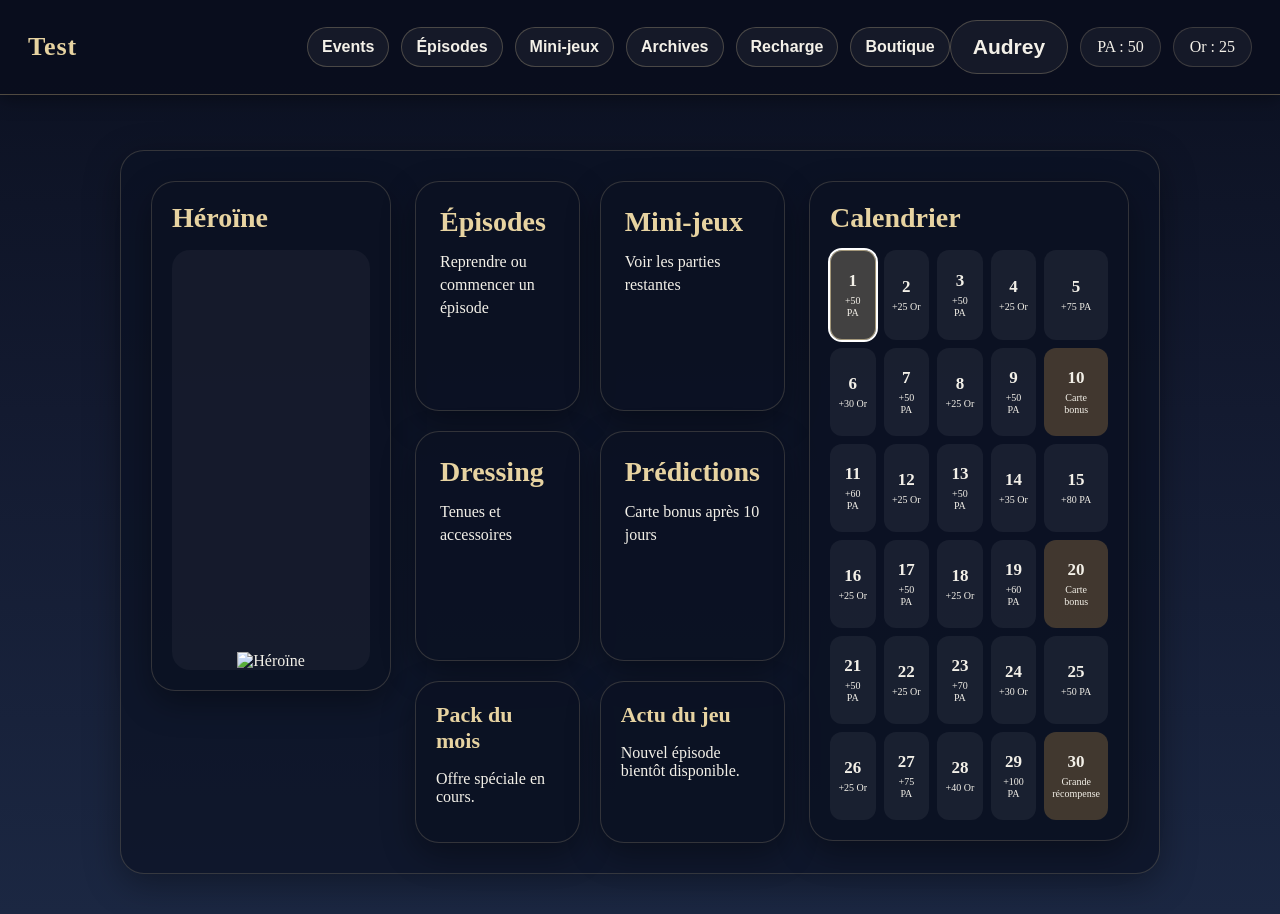
==== index.html @ b8d36f5e "Add files via upload" ====
<!DOCTYPE html>
<html lang="fr">
<head>
  <meta charset="UTF-8">
  <meta name="viewport" content="width=device-width, initial-scale=1.0">
  <title>Test</title>
  <link rel="stylesheet" href="main.css">
</head>
<body>

  <div class="test-topbar">
    <div class="topbar-zone topbar-left">
      <div class="logo-test" id="home-logo">Test</div>
    </div>

    <div class="topbar-zone topbar-center">
      <nav class="test-menu">
        <button type="button" class="test-tab" data-target="events">Events</button>
        <button type="button" class="test-tab" data-target="episode">Épisodes</button>
        <button type="button" class="test-tab" data-target="mini-jeux">Mini-jeux</button>
        <button type="button" class="test-tab" data-target="archives">Archives</button>
        <button type="button" class="test-tab" data-target="recharge">Recharge</button>
        <button type="button" class="test-tab" data-target="boutique">Boutique</button>
      </nav>
    </div>

    <div class="topbar-zone topbar-right">
      <button type="button" class="profil-button" data-target="profil" id="profil-button">
        Audrey
      </button>
      <div class="badge-ui" id="pa-display">PA : 0</div>
      <div class="badge-ui" id="gold-display">Or : 0</div>
      
    </div>
  </div>

  <div id="reward-message" class="reward-message" style="display: none;"></div>

  <div class="test-page">

   <section id="home" class="test-section active">
  <div class="home-layout">

    <div class="home-left-card">
      <h2 class="home-section-title">Héroïne</h2>
      <div class="hero-display">
        <img src="images/dora.png" alt="Héroïne" class="hero-image">
      </div>
    </div>

    <div class="home-center-grid">
      <div class="home-feature-card" onclick="openSection('episode')">
        <span class="feature-title">Épisodes</span>
        <span class="feature-text">Reprendre ou commencer un épisode</span>
      </div>

      <div class="home-feature-card" onclick="openSection('minijeux')">
        <span class="feature-title">Mini-jeux</span>
        <span class="feature-text">Voir les parties restantes</span>
      </div>

      <div class="home-feature-card" onclick="openSection('dressing')">
        <span class="feature-title">Dressing</span>
        <span class="feature-text">Tenues et accessoires</span>
      </div>

      <div class="home-feature-card" onclick="openSection('predictions')">
        <span class="feature-title">Prédictions</span>
        <span class="feature-text">Carte bonus après 10 jours</span>
      </div>

      <div class="home-side-card">
        <h3 class="small-side-title">Pack du mois</h3>
        <p>Offre spéciale en cours.</p>
      </div>

      <div class="home-side-card">
        <h3 class="small-side-title">Actu du jeu</h3>
        <p>Nouvel épisode bientôt disponible.</p>
      </div>
    </div>

    <div class="home-right-column">
      <div class="home-side-card">
        <h2 class="home-section-title">Calendrier</h2>
        <div id="calendar-grid" class="calendar-grid"></div>
      </div>
    </div>

  </div>
</section>

</div>

</section>

    <section id="events" class="test-section">
      <h1>Events</h1>
    </section>

    <section id="episode" class="test-section">
      <h1>Épisodes</h1>
      <p>Explore l’histoire, relance les chapitres débloqués et poursuis ta progression.</p>

      <div class="test-card-grid">
        <div class="test-card">
          <h3>Épisode 1</h3>
          <p>Le réveil de ton héroïne et sa découverte d’un nouveau monde.</p>
          <button class="test-button" onclick="startGame()">Jouer</button>
        </div>

        <div class="test-card">
          <h3>Épisode 2</h3>
          <p>Premiers liens, premières tensions et nouveaux mystères.</p>
          <button class="test-button" onclick="startGame()">Jouer</button>
        </div>

        <div class="test-card">
          <h3>Épisode 3</h3>
          <p>Choix, épreuves et évolution des relations.</p>
          <button class="test-button" onclick="startGame()">Jouer</button>
        </div>
      </div>
  </div>

  <div id="game-container" style="display: none;">
    <div id="game-background"></div>

    <div id="dialogue-box" onclick="nextDialogue()">
      <p id="dialogue-text">Début....</p>
    </div>
  </div>
</div>
    </section>

    <section id="mini-jeux" class="test-section">
      <h1>Mini-jeux</h1>
    </section>

    <section id="archives" class="test-section">
      <h1>Archives</h1>
      <p>Consulte le lore, les personnages, les provinces et les informations débloquées.</p>

      <div class="test-card-grid">
        <div class="test-card">
          <h3>Personnages</h3>
          <p>Découvre les fiches des personnages rencontrés.</p>
        </div>

        <div class="test-card">
          <h3>Provinces</h3>
          <p>Explore les régions, peuples et lieux importants.</p>
        </div>

        <div class="test-card">
          <h3>Bestiaire</h3>
          <p>Retrouve les créatures et espèces du monde.</p>
        </div>
      </div>
    </section>

    <section id="recharge" class="test-section">
      <h1>Recharge</h1>
      <p>Récupère tes ressources quotidiennes et suis ta progression.</p>

      <div class="test-card-grid">
        <div class="test-card">
          <h3>Connexion du jour</h3>
          <p>Chaque nouveau jour : +50 PA et +25 Or.</p>
        </div>

        <div class="test-card">
          <h3>PA actuels</h3>
          <p id="recharge-pa-display">PA : 0</p>
        </div>

        <div class="test-card">
          <h3>Or actuel</h3>
          <p id="recharge-gold-display">Or : 0</p>
        </div>
      </div>
    </section>

    <section id="boutique" class="test-section">
      <h1>Boutique</h1>
      <p>Achète des objets, tenues et accessoires pour personnaliser ton aventure.</p>

      <div class="test-card-grid">
        <div class="test-card">
          <h3>Tenue lunaire</h3>
          <p>Prix : 120 Or</p>
        </div>

        <div class="test-card">
          <h3>Parure dorée</h3>
          <p>Prix : 80 Or</p>
        </div>

        <div class="test-card">
          <h3>Fond mystique</h3>
          <p>Prix : 150 Or</p>
        </div>
      </div>
    </section>

    <section id="profil" class="test-section">
         <h1>Profil</h1>
    </section>

  </div>

  <script>
    const REWARD_PA = 50;
  const REWARD_GOLD = 25;

  const dailyRewards = [
    { day: 1, reward: "+50 PA" },
    { day: 2, reward: "+25 Or" },
    { day: 3, reward: "+50 PA" },
    { day: 4, reward: "+25 Or" },
    { day: 5, reward: "+75 PA" },
    { day: 6, reward: "+30 Or" },
    { day: 7, reward: "+50 PA" },
    { day: 8, reward: "+25 Or" },
    { day: 9, reward: "+50 PA" },
    { day: 10, reward: "Carte bonus" },
    { day: 11, reward: "+60 PA" },
    { day: 12, reward: "+25 Or" },
    { day: 13, reward: "+50 PA" },
    { day: 14, reward: "+35 Or" },
    { day: 15, reward: "+80 PA" },
    { day: 16, reward: "+25 Or" },
    { day: 17, reward: "+50 PA" },
    { day: 18, reward: "+25 Or" },
    { day: 19, reward: "+60 PA" },
    { day: 20, reward: "Carte bonus" },
    { day: 21, reward: "+50 PA" },
    { day: 22, reward: "+25 Or" },
    { day: 23, reward: "+70 PA" },
    { day: 24, reward: "+30 Or" },
    { day: 25, reward: "+50 PA" },
    { day: 26, reward: "+25 Or" },
    { day: 27, reward: "+75 PA" },
    { day: 28, reward: "+40 Or" },
    { day: 29, reward: "+100 PA" },
    { day: 30, reward: "Grande récompense" }
  ];

  function getTodayDateString() {
    const today = new Date();
    const year = today.getFullYear();
    const month = String(today.getMonth() + 1).padStart(2, "0");
    const day = String(today.getDate()).padStart(2, "0");
    return year + "-" + month + "-" + day;
  }

  function updateDisplays() {
    const pa = Number(localStorage.getItem("test_pa")) || 0;
    const gold = Number(localStorage.getItem("test_gold")) || 0;

    const paDisplay = document.getElementById("pa-display");
    const goldDisplay = document.getElementById("gold-display");

    if (paDisplay) paDisplay.textContent = "PA : " + pa;
    if (goldDisplay) goldDisplay.textContent = "Or : " + gold;
  }

  function giveDailyRewardIfNeeded() {
    let pa = Number(localStorage.getItem("test_pa")) || 0;
    let gold = Number(localStorage.getItem("test_gold")) || 0;

    const lastRewardDate = localStorage.getItem("test_last_reward_date");
    const today = getTodayDateString();

    if (lastRewardDate !== today) {
      pa += REWARD_PA;
      gold += REWARD_GOLD;

      localStorage.setItem("test_pa", pa);
      localStorage.setItem("test_gold", gold);
      localStorage.setItem("test_last_reward_date", today);

      let loginDay = Number(localStorage.getItem("test_login_day")) || 0;
      if (loginDay < 30) {
        loginDay += 1;
      }
      localStorage.setItem("test_login_day", loginDay);
    }
  }

  function renderCalendar() {
    const calendarGrid = document.getElementById("calendar-grid");
    if (!calendarGrid) return;

    calendarGrid.innerHTML = "";
    const claimedDay = Number(localStorage.getItem("test_login_day")) || 0;

    dailyRewards.forEach(function (item) {
      const dayBox = document.createElement("div");
      dayBox.classList.add("day");

      if (item.day <= claimedDay) dayBox.classList.add("claimed");
      if (item.day === claimedDay) dayBox.classList.add("today");
      if (item.day === 10 || item.day === 20 || item.day === 30) dayBox.classList.add("special");

      dayBox.innerHTML = `
        <span class="day-number">${item.day}</span>
        <span class="day-reward">${item.reward}</span>
      `;

      calendarGrid.appendChild(dayBox);
    });
  }

  function openSection(targetId) {
    const sections = document.querySelectorAll(".test-section");
    const tabs = document.querySelectorAll(".test-tab");
    const profilButton = document.getElementById("profil-button");

    sections.forEach(function (section) {
      section.classList.remove("active");
    });

    tabs.forEach(function (tab) {
      tab.classList.remove("active-tab");
    });

    if (profilButton) {
      profilButton.classList.remove("active-tab");
    }

    const targetSection = document.getElementById(targetId);
    if (targetSection) {
      targetSection.classList.add("active");
    }

    const targetTab = document.querySelector('.test-tab[data-target="' + targetId + '"]');
    if (targetTab) {
      targetTab.classList.add("active-tab");
    }

    if (profilButton && targetId === "profil") {
      profilButton.classList.add("active-tab");
    }
  }

  function setupTabs() {
    const tabs = document.querySelectorAll(".test-tab");

    tabs.forEach(function (tab) {
      tab.addEventListener("click", function () {
        const targetId = tab.getAttribute("data-target");
        openSection(targetId);
      });
    });

    const homeLogo = document.getElementById("home-logo");
    if (homeLogo) {
      homeLogo.addEventListener("click", function () {
        openSection("home");
      });
    }

    const profilButton = document.getElementById("profil-button");
    if (profilButton) {
      profilButton.addEventListener("click", function () {
        openSection("profil");
      });
    }
  }

  document.addEventListener("DOMContentLoaded", function () {
    giveDailyRewardIfNeeded();
    updateDisplays();
    renderCalendar();
    setupTabs();
  });
  </script>

</body>
</html>
---- main.css ----
#main-menu {
  display: none !important;
}

body {
  margin: 0;
  padding: 0;
  font-family: Georgia, "Times New Roman", serif;
  background: linear-gradient(180deg, #0b1020 0%, #131a30 45%, #1b2742 100%);
  color: #f3f0e8;
}

.reward-message {
  position: fixed;
  top: 110px;
  right: 30px;
  z-index: 9999;
  padding: 14px 18px;
  border-radius: 16px;
  background: rgba(231, 211, 161, 0.18);
  border: 1px solid rgba(231, 211, 161, 0.4);
  color: #f3f0e8;
  box-shadow: 0 8px 20px rgba(0, 0, 0, 0.25);
  font-size: 16px;
}

.test-topbar {
  position: fixed;
  top: 0;
  left: 0;
  width: 100%;
  height: 95px;
  background: rgba(10, 14, 30, 0.95);
  border-bottom: 1px solid rgba(212, 188, 132, 0.35);
  box-shadow: 0 4px 18px rgba(0, 0, 0, 0.35);
  display: grid;
  grid-template-columns: 1fr auto 1fr;
  align-items: center;
  padding: 0 28px;
  box-sizing: border-box;
  z-index: 9999;
}

.topbar-zone {
  display: flex;
  align-items: center;
}

.topbar-left {
  justify-content: flex-start;
}

.topbar-center {
  justify-content: center;
}

.topbar-right {
  justify-content: flex-end;
  gap: 12px;
}

.logo-test {
  font-size: 30px;
  font-weight: bold;
  color: #e7d3a1;
  white-space: nowrap;
  cursor: pointer;
}

.test-menu {
  display: flex;
  align-items: center;
  gap: 18px;
}

.test-menu a {
  color: #f3f0e8;
  text-decoration: none;
  padding: 14px 22px;
  border-radius: 999px;
  border: 1px solid rgba(231, 211, 161, 0.25);
  background: rgba(255, 255, 255, 0.05);
  font-size: 21px;
  font-weight: 600;
  white-space: nowrap;
  transition: 0.25s ease;
}

.test-menu a:hover {
  background: rgba(231, 211, 161, 0.14);
  border-color: rgba(231, 211, 161, 0.55);
  transform: translateY(-1px);
}

.badge-ui {
  padding: 10px 16px;
  border-radius: 999px;
  background: rgba(255, 255, 255, 0.05);
  border: 1px solid rgba(231, 211, 161, 0.18);
  color: #f3f0e8;
  font-size: 16px;
  white-space: nowrap;
}

.test-page {
  padding-top: 135px;
}

.logo-test {
  font-size: 30px;
  font-weight: bold;
  letter-spacing: 1px;
  color: #e7d3a1;
}

.test-menu {
  display: flex;
  gap: 14px;
  flex-wrap: wrap;
}

.test-menu a {
  color: #f3f0e8;
  text-decoration: none;
  font-size: 17px;
  padding: 10px 16px;
  border-radius: 999px;
  border: 1px solid rgba(231, 211, 161, 0.25);
  background: rgba(255, 255, 255, 0.04);
  transition: 0.25s ease;
}

.test-menu a:hover {
  background: rgba(231, 211, 161, 0.14);
  border-color: rgba(231, 211, 161, 0.55);
  transform: translateY(-1px);
}

.test-page {
  padding: 95px 30px 40px;
  max-width : 1100px;
  margin : 0 auto;
  box-sizing: border-box;
}

.test-section {
  display: none;
}

.test-section.active {
  display: block;
  padding : 30px;
  border-radius : 24px;
  background : rgba(12, 18, 36, 0.72);
  border: 1px solid rgba(231, 211, 161, 0.18);
  box-shadow : 0 10px 35px rgba(0, 0, 0, 0.35)
}

.test-card-grid {
  display: grid;
  grid-template-columns: repeat(3, minmax(220px, 1fr));
  gap: 20px;
  margin-top: 24px;
  align-items: stretch;
}

.test-card {
  padding: 20px;
  border-radius: 18px;
  background: rgba(255, 255, 255, 0.05);
  border: 1px solid rgba(231, 211, 161, 0.14);
  text-align: center;
}

.test-card h3 {
  margin-top: 0;
  color: #e7d3a1;
  font-size: 28px;
}

.test-card p {
  font-size: 16px;
  line-height: 1.5;
  color: #e8e1d3;
}

.test-button {
  display: inline-block;
  margin-top: 12px;
  padding: 10px 18px;
  border-radius: 12px;
  background: rgba(231, 211, 161, 0.16);
  border: 1px solid rgba(231, 211, 161, 0.35);
  color: #f3f0e8;
  text-decoration: none;
  cursor: pointer;
}

@media (max-width: 900px) {
  .test-card-grid {
    grid-template-columns: 1fr;
  }
}

  .test-page {
    padding-top: 150px;
  }

  .logo-test {
    font-size: 26px;
  }

  .test-menu {
    justify-content: center;
  }


[data-screen="main"] .middle,
[data-screen="main"] .buttons,
[data-menu="main"],
#main-menu,
button[data-action="start"],
button[data-action="load"],
button[data-action="settings"],
button[data-action="help"] {
  display: none !important;
}

[data-screen="main"] button {
  display: none !important;
}

body {
  margin: 0;
  padding: 0;
  font-family: Georgia, "Times New Roman", serif;
  color: #f3f0e8;
}

.test-menu a.active-tab {
  background: rgba(231, 211, 161, 0.22);
  border-color: rgba(231, 211, 161, 0.7);
}

.test-button {
  display: inline-block;
  margin-top: 12px;
  padding: 10px 18px;
  border-radius: 12px;
  background: rgba(231, 211, 161, 0.16);
  border: 1px solid rgba(231, 211, 161, 0.35);
  color: #f3f0e8;
  text-decoration: none;
  cursor: pointer;
}

.test-menu {
  display: flex;
  gap: 12px;
  flex-wrap: nowrap;
  align-items: center;
}

.test-tab {
  color: #f3f0e8;
  padding: 10px 14px;
  border-radius: 999px;
  border: 1px solid rgba(231, 211, 161, 0.25);
  background: rgba(255, 255, 255, 0.05);
  font-size: 16px;
  font-weight: 600;
  white-space: nowrap;
  cursor: pointer;
}

.test-tab:hover {
  background: rgba(231, 211, 161, 0.14);
  border-color: rgba(231, 211, 161, 0.55);
}

.test-tab.active-tab {
  background: rgba(231, 211, 161, 0.22);
  border-color: rgba(231, 211, 161, 0.7);
  box-shadow: 0 0 12px rgba(231, 211, 161, 0.2);
}

.test-topbar,
.test-topbar * {
  pointer-events: auto !important;
}

.test-topbar {
  position: fixed !important;
  top: 0 !important;
  left: 0 !important;
  width: 100% !important;
  height: 95px !important;
  z-index: 999999 !important;
}

[data-screen="main"],
[data-screen="main"] *,
[data-ui="text"],
[data-ui="choices"],
[data-ui="quick-menu"] {
  pointer-events: none !important;
}

#game-container {
  position: fixed;
  top: 0;
  left: 0;
  width: 100%;
  height: 100%;
  background: black;
  z-index: 9999;
}

#game-background {
  position: absolute;
  width: 100%;
  height: 100%;
  background-color: black;
}

#dialogue-box {
  position: absolute;
  bottom: 0;
  width: 100%;
  padding: 30px;
  background: rgba(0,0,0,0.7);
  color: white;
  cursor: pointer;
}

#dialogue-box button {
  margin-top: 10px;
}

.profil-button {
  color: #f3f0e8;
  padding: 14px 22px;
  border-radius: 999px;
  border: 1px solid rgba(231, 211, 161, 0.25);
  background: rgba(255, 255, 255, 0.05);
  font-size: 21px;
  font-weight: 600;
  cursor: pointer;
}

.profil-button:hover {
  background: rgba(231, 211, 161, 0.14);
  border-color: rgba(231, 211, 161, 0.55);
}

.home-layout {
  display: grid;
  grid-template-columns: 240px 1fr 320px;
  gap: 24px;
  align-items: start;
}

.home-left-card,
.home-side-card,
.home-feature-card {
  background: rgba(12, 18, 35, 0.82);
  border: 1px solid rgba(231, 211, 161, 0.18);
  border-radius: 24px;
  box-shadow: 0 12px 32px rgba(0, 0, 0, 0.35);
}

.home-left-card,
.home-side-card {
  padding: 20px;
}

.home-section-title {
  margin: 0 0 16px 0;
  color: #e7d3a1;
  font-size: 28px;
  font-weight: 700;
}

.small-side-title {
  margin: 0 0 10px 0;
  color: #e7d3a1;
  font-size: 22px;
}

.hero-display {
  height: 420px;
  border-radius: 18px;
  background: rgba(255, 255, 255, 0.04);
  overflow: hidden;
  display: flex;
  align-items: flex-end;
  justify-content: center;
}

.hero-image {
  max-width: 100%;
  max-height: 100%;
  object-fit: contain;
}

.home-center-grid {
  display: grid;
  grid-template-columns: 1fr 1fr;
  gap: 20px;
}

.home-feature-card {
  min-height: 180px;
  padding: 24px;
  color: #f3f0e8;
  cursor: pointer;
  transition: transform 0.2s ease, border-color 0.2s ease, box-shadow 0.2s ease;
}

.home-feature-card:hover {
  transform: translateY(-4px);
  border-color: rgba(231, 211, 161, 0.55);
  box-shadow: 0 18px 36px rgba(0, 0, 0, 0.45);
}

.feature-title {
  display: block;
  margin-bottom: 12px;
  color: #e7d3a1;
  font-size: 28px;
  font-weight: 700;
}

.feature-text {
  display: block;
  font-size: 16px;
  line-height: 1.45;
  color: #f3f0e8;
}

.home-right-column {
  display: flex;
  flex-direction: column;
  gap: 20px;
}

.calendar-grid {
  display: grid;
  grid-template-columns: repeat(5, 1fr);
  gap: 8px;
}

.day {
  min-height: 72px;
  padding: 8px;
  border-radius: 12px;
  background: rgba(255, 255, 255, 0.06);
  display: flex;
  flex-direction: column;
  justify-content: center;
  align-items: center;
  gap: 4px;
}

.day.claimed {
  background: rgba(231, 211, 161, 0.25);
  border: 1px solid rgba(231, 211, 161, 0.6);
}

.day.today {
  outline: 2px solid #ffffff;
}

.day.special {
  background: rgba(255, 190, 90, 0.22);
}

.day-number {
  font-size: 17px;
  font-weight: 700;
}

.day-reward {
  font-size: 10px;
  text-align: center;
  line-height: 1.2;
}

.home-wide-card {
  grid-column:span 2;
  padding: 20px;
  border-radius: 20px;
  background: rgba(12, 18, 35, 0.85);
  border: 1px solid rgba(231, 211, 161, 0.2);
  margin-top: 5px;
}
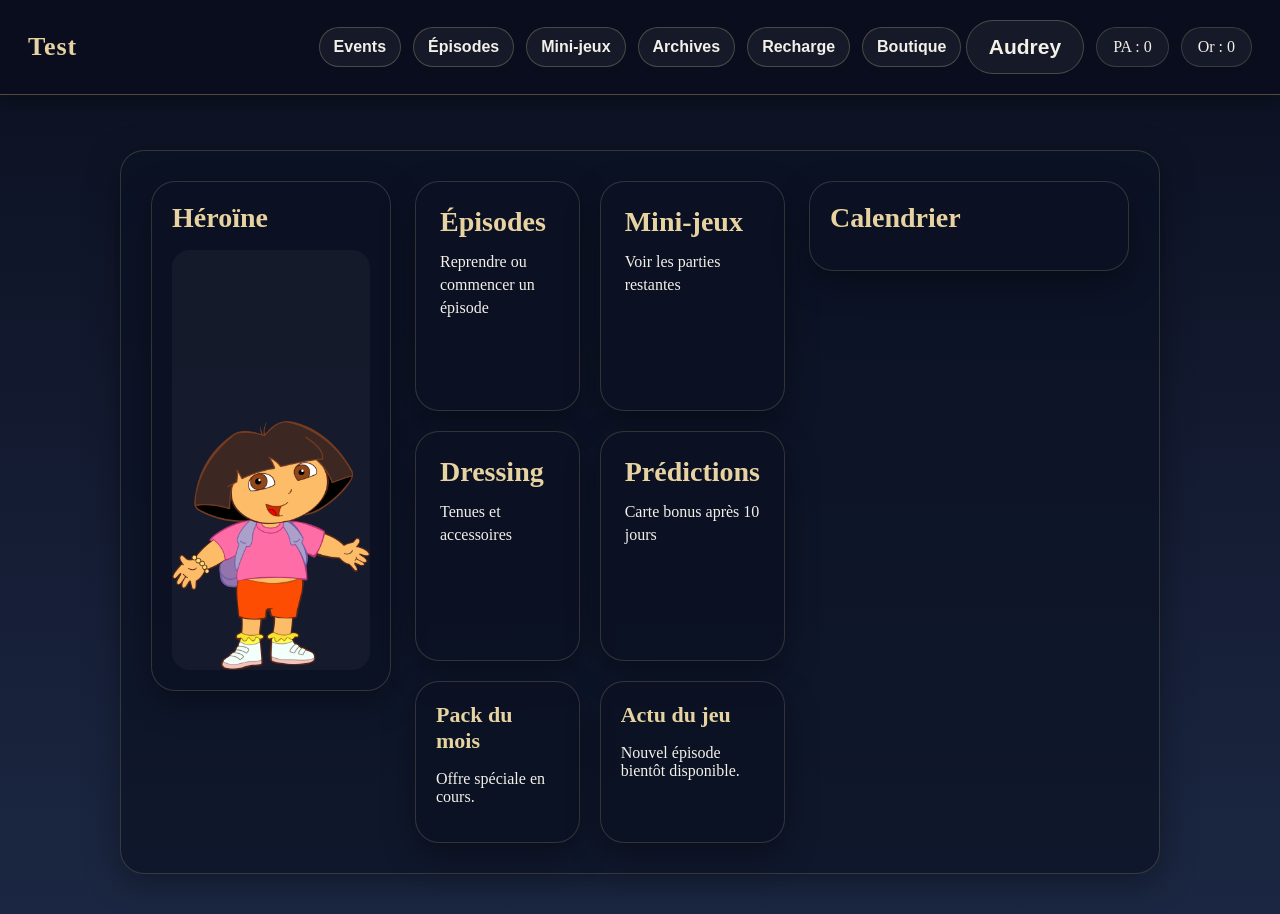
==== commit 85d74def: "Update index.html" ====
--- a/index.html
+++ b/index.html
@@ -210,7 +210,7 @@
   </div>
 
   <script>
-    const REWARD_PA = 50;
+     const REWARD_PA = 50;
   const REWARD_GOLD = 25;
 
   const dailyRewards = [
@@ -246,6 +246,15 @@
     { day: 30, reward: "Grande récompense" }
   ];
 
+  const dialogues = [
+    "Je...Où suis-je ?",
+    "Le sol est froid sous mes doigts.",
+    "La lumière de la nuit éclaire la pièce."
+    "Des personnes approchent..."
+  ];
+
+  let dialogueIndex = 0; 
+
   function getTodayDateString() {
     const today = new Date();
     const year = today.getFullYear();
@@ -367,6 +376,31 @@
         openSection("profil");
       });
     }
+  }
+
+  function startEpisode1() {
+    document.querySelector(".test-page").style.display = "none"; 
+    document.getElementById("game-container").style.display = "block";
+
+    dialogueIndex = 0;
+    document.getElementById("dialogue-text").textContent = dialogues[0]
+  }
+
+  function nextDialogue() {
+    dialogueIndex++;
+
+    if (dialogueIndex < dialogues.length) {
+      document.getElementById("dialogue-text").textContent = dialogues[dialogueIndex];
+      } else {
+        endEpisode();
+      }
+  }
+
+  function endEpisode () {
+    document.getElementById("game-container").style.display = "none"; 
+    document.querySelector(".test-page").stye.display = "block";
+
+    openSection("episode")
   }
 
   document.addEventListener("DOMContentLoaded", function () {
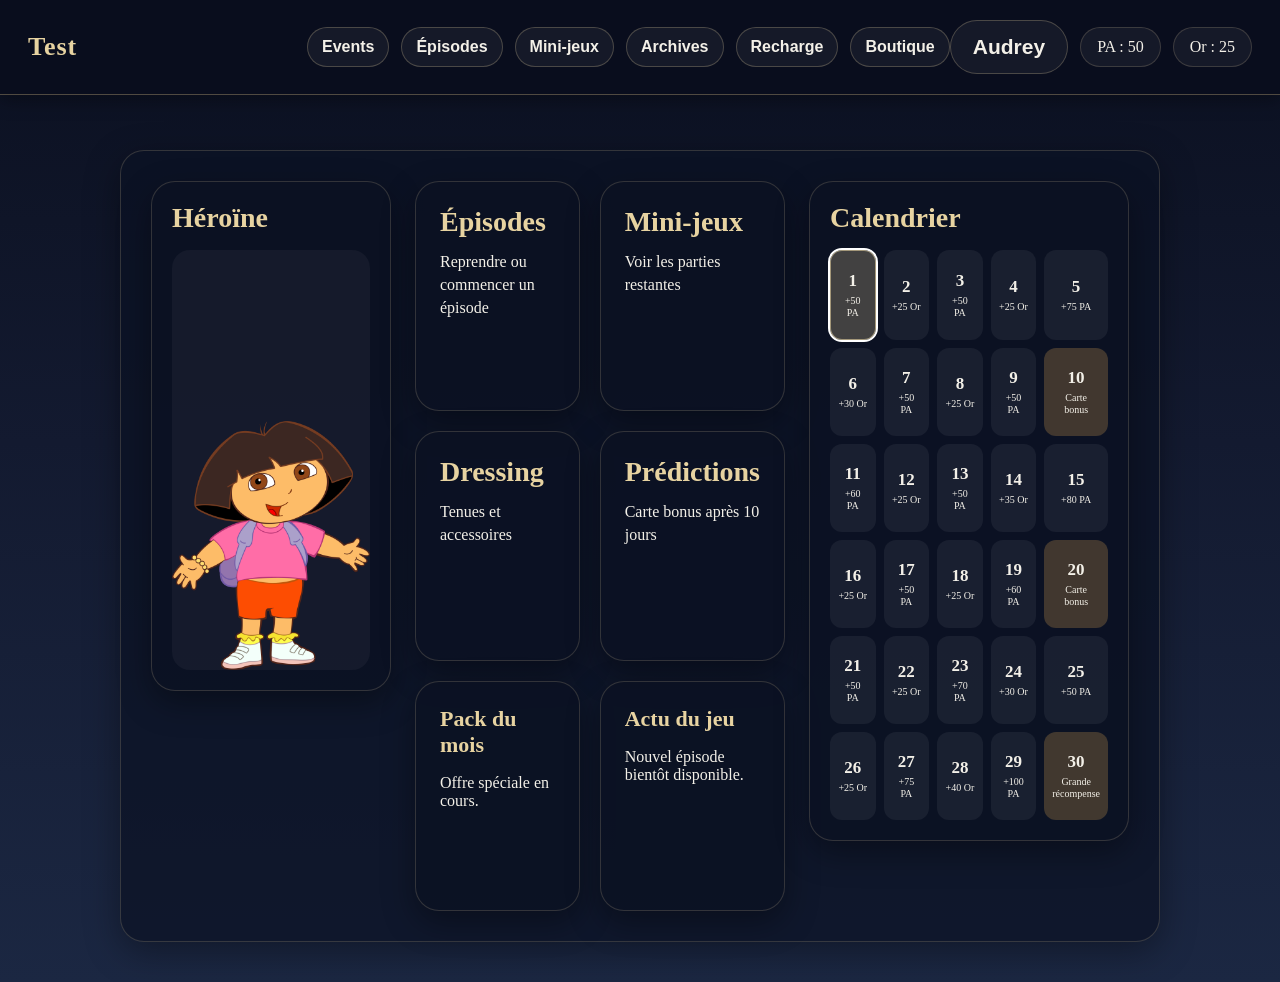
==== commit e6e83ae4: "Update index.html" ====
--- a/index.html
+++ b/index.html
@@ -69,12 +69,12 @@
         <span class="feature-text">Carte bonus après 10 jours</span>
       </div>
 
-      <div class="home-side-card">
-        <h3 class="small-side-title">Pack du mois</h3>
+      <div class="home-feature-card" onclick="openSection('Pack du mois')">
+         <h3 class="small-side-title">Pack du mois</h3>
         <p>Offre spéciale en cours.</p>
       </div>
 
-      <div class="home-side-card">
+      <div class="home-feature-card" onclick="openSection('Actus du jeu')">
         <h3 class="small-side-title">Actu du jeu</h3>
         <p>Nouvel épisode bientôt disponible.</p>
       </div>
@@ -86,7 +86,6 @@
         <div id="calendar-grid" class="calendar-grid"></div>
       </div>
     </div>
-
   </div>
 </section>
 
@@ -106,7 +105,7 @@
         <div class="test-card">
           <h3>Épisode 1</h3>
           <p>Le réveil de ton héroïne et sa découverte d’un nouveau monde.</p>
-          <button class="test-button" onclick="startGame()">Jouer</button>
+          <div class="test-button" onclick="window.location.href='episode1.html'">Jouer</div>
         </div>
 
         <div class="test-card">
@@ -210,7 +209,7 @@
   </div>
 
   <script>
-     const REWARD_PA = 50;
+    const REWARD_PA = 50;
   const REWARD_GOLD = 25;
 
   const dailyRewards = [
@@ -246,15 +245,6 @@
     { day: 30, reward: "Grande récompense" }
   ];
 
-  const dialogues = [
-    "Je...Où suis-je ?",
-    "Le sol est froid sous mes doigts.",
-    "La lumière de la nuit éclaire la pièce."
-    "Des personnes approchent..."
-  ];
-
-  let dialogueIndex = 0; 
-
   function getTodayDateString() {
     const today = new Date();
     const year = today.getFullYear();
@@ -376,31 +366,6 @@
         openSection("profil");
       });
     }
-  }
-
-  function startEpisode1() {
-    document.querySelector(".test-page").style.display = "none"; 
-    document.getElementById("game-container").style.display = "block";
-
-    dialogueIndex = 0;
-    document.getElementById("dialogue-text").textContent = dialogues[0]
-  }
-
-  function nextDialogue() {
-    dialogueIndex++;
-
-    if (dialogueIndex < dialogues.length) {
-      document.getElementById("dialogue-text").textContent = dialogues[dialogueIndex];
-      } else {
-        endEpisode();
-      }
-  }
-
-  function endEpisode () {
-    document.getElementById("game-container").style.display = "none"; 
-    document.querySelector(".test-page").stye.display = "block";
-
-    openSection("episode")
   }
 
   document.addEventListener("DOMContentLoaded", function () {
